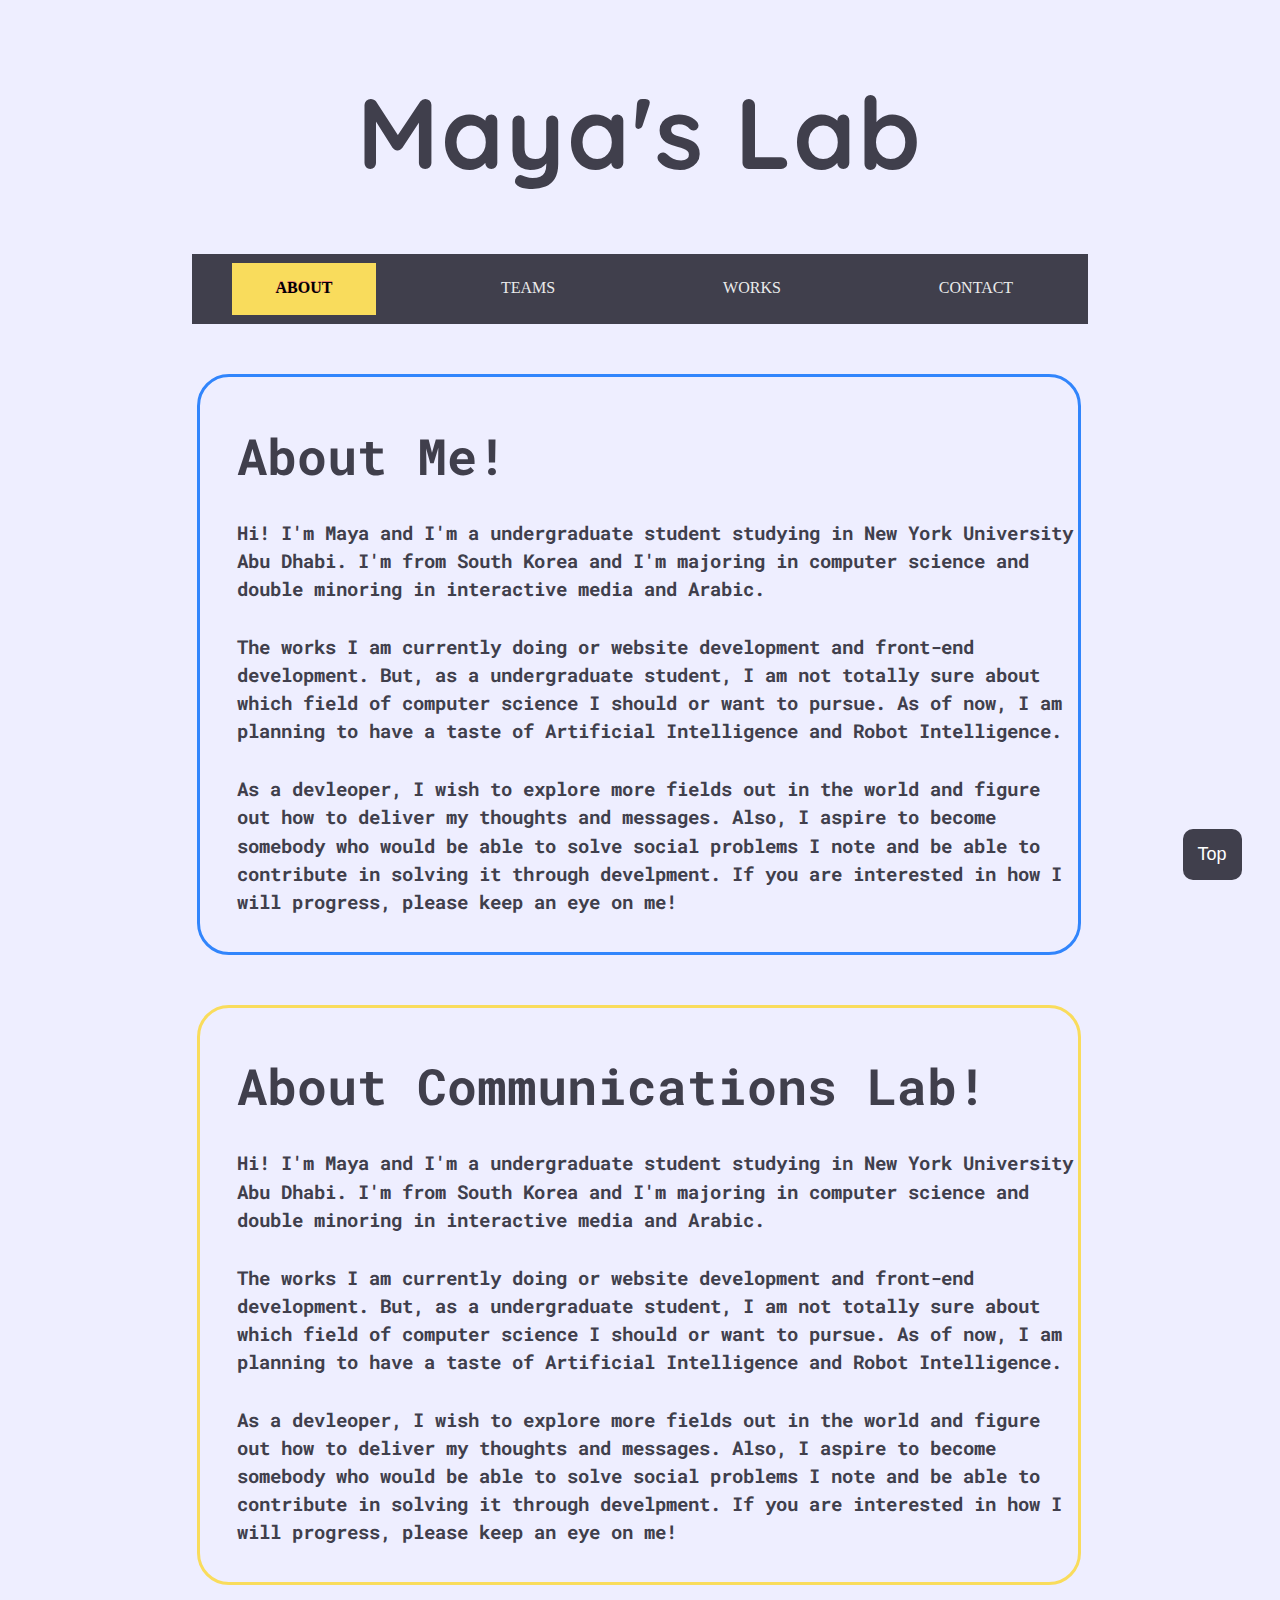
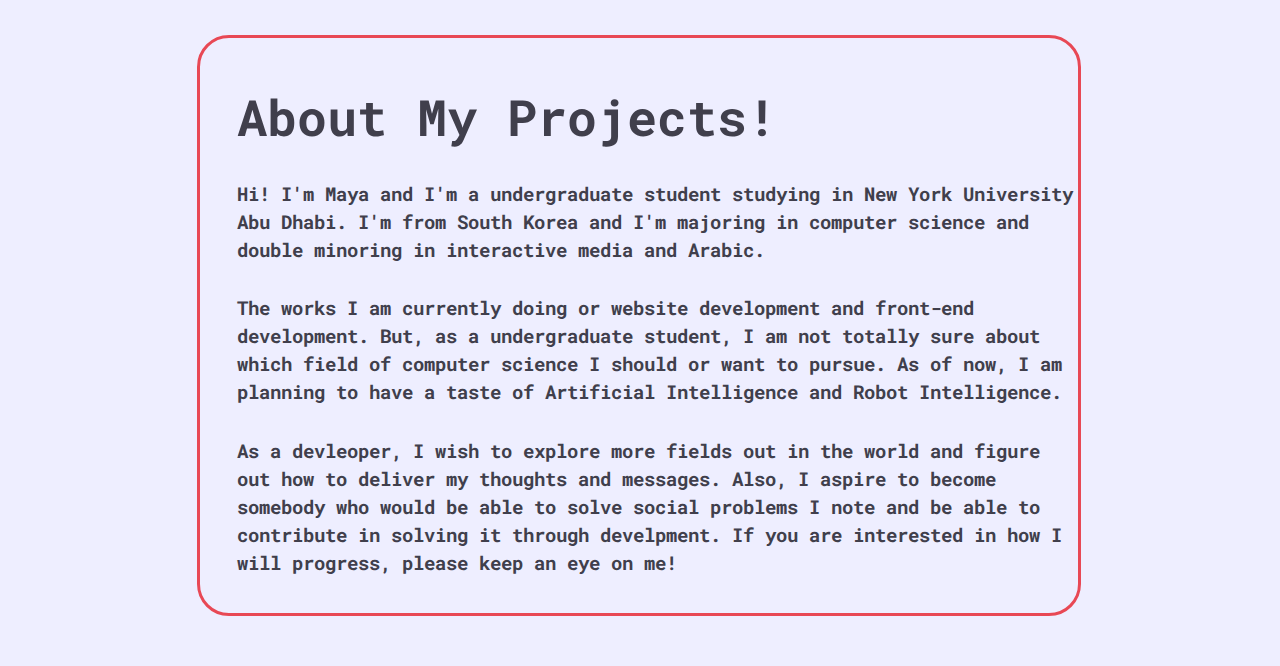
==== index.html @ f13c3273 "initial commit" ====
<!DOCTYPE html>

<html lang="en">
  <head>
    <title>CommLab Recap</title>

    <!-- header font -->
    <link rel="preconnect" href="https://fonts.googleapis.com">
    <link rel="preconnect" href="https://fonts.gstatic.com" crossorigin>
    <link href="https://fonts.googleapis.com/css2?family=Quicksand:wght@600&display=swap" rel="stylesheet">

    <div class="header">
      <!-- <img src="images/logo.png" alt="Logo of 30MFF World Premiere Site"/> -->
      <h1>Maya's Lab</h1>
    </div>
    <link rel="stylesheet" href="style.css"/>
    <!-- start of h3 font -->
    <link rel="preconnect" href="https://fonts.googleapis.com">
    <link rel="preconnect" href="https://fonts.gstatic.com" crossorigin>
    <link href="https://fonts.googleapis.com/css2?family=Roboto+Mono:ital,wght@1,300&display=swap" rel="stylesheet">

    <!-- end of h3 font -->
    <link rel="preconnect" href="https://fonts.googleapis.com">
    <link rel="preconnect" href="https://fonts.gstatic.com" crossorigin>
    <link href="https://fonts.googleapis.com/css2?family=Roboto+Condensed:wght@700&family=Roboto+Mono:ital,wght@1,300&display=swap" rel="stylesheet">
    <!-- end of h1 font -->
    <script src="script.js"></script>

  </head>


  <body>


<!-- start of nagivation bar -->
        <ul>
        <li id="current"><a href="index.html">About</a></li>
      	<li><a href="teamIndex.html">Teams</a></li>
      	<li><a href="workIndex.html">Works</a></li>
      	<li><a href="contactIndex.html">Contact</a></li>
        </ul>

<!-- end of navigation bar -->
<!-- start of aboutProject page -->
    <div class="teamPage">
      <div class="text">
      <h1>About Me!</h1>
      <h3>Hi! I'm Maya and I'm a undergraduate student studying in New York University Abu Dhabi.
      I'm from South Korea and I'm majoring in computer science and double minoring in interactive
       media and Arabic.</h3>

      <h3>The works I am currently doing or website development and front-end development. But, as a
      undergraduate student, I am not totally sure about which field of computer science I should
      or want to pursue. As of now, I am planning to have a taste of Artificial Intelligence
      and Robot Intelligence.</h3>

      <h3>As a devleoper, I wish to explore more fields out in the world and figure out how to deliver
      my thoughts and messages. Also, I aspire to become somebody who would be able to solve social
      problems I note and be able to contribute in solving it through develpment.

      If you are interested in how I will progress, please keep an eye on me!</h3>
    </div>
    </div>

    <div class="teamPage" id="commLab">
      <div class="text">
      <h1>About Communications Lab!</h1>
      <h3>Hi! I'm Maya and I'm a undergraduate student studying in New York University Abu Dhabi.
      I'm from South Korea and I'm majoring in computer science and double minoring in interactive
       media and Arabic.</h3>

      <h3>The works I am currently doing or website development and front-end development. But, as a
      undergraduate student, I am not totally sure about which field of computer science I should
      or want to pursue. As of now, I am planning to have a taste of Artificial Intelligence
      and Robot Intelligence.</h3>

      <h3>As a devleoper, I wish to explore more fields out in the world and figure out how to deliver
      my thoughts and messages. Also, I aspire to become somebody who would be able to solve social
      problems I note and be able to contribute in solving it through develpment.

      If you are interested in how I will progress, please keep an eye on me!</h3>
    </div>
    </div>

    <div class="teamPage" id="aboutProject">
      <div class="text">
      <h1>About My Projects!</h1>
      <h3>Hi! I'm Maya and I'm a undergraduate student studying in New York University Abu Dhabi.
      I'm from South Korea and I'm majoring in computer science and double minoring in interactive
       media and Arabic.</h3>

      <h3>The works I am currently doing or website development and front-end development. But, as a
      undergraduate student, I am not totally sure about which field of computer science I should
      or want to pursue. As of now, I am planning to have a taste of Artificial Intelligence
      and Robot Intelligence.</h3>

      <h3>As a devleoper, I wish to explore more fields out in the world and figure out how to deliver
      my thoughts and messages. Also, I aspire to become somebody who would be able to solve social
      problems I note and be able to contribute in solving it through develpment.

      If you are interested in how I will progress, please keep an eye on me!</h3>
    </div>
    </div>



      </div>

    </div>
    <button onclick="topFunction()" id="topButton" title="Go to top">Top</button>

    <script src="script.js"></script>
    </body>

</html>
---- style.css ----
* {
  margin: 0px;
  padding: 0px;
  list-style: none;
  text-decoration: none;
  color: #403F4C;
  background-color: #EEEEFF;
}

.header {
  height: 145px;
  text-align: center;
  box-sizing: border-box;
  margin-top:70px;
  margin-bottom:40px;
}

/* .header img {
  height: 200px;
  padding-top: 50px;
  padding-bottom: 15px;
} */

.header h1 {
  font-size:100px;
  font-family: 'Quicksand', sans-serif;
  letter-spacing: 2px;
  margin-top: -1px;
}
/* -------------------------------------------- */

body {
  margin-left: 15%;
  margin-right:15%;
  justify-content: center;
}

/* navigation bar */
ul{
	display: flex;
	width: 100%;
	height: 70px;
	margin: auto;
	max-width: 1000px;
	justify-content: space-between;
	text-align: center;
  background-color: #403F4C;
  margin-bottom: 50px;
}
li {
	padding: 1rem 2rem 1.15rem;
  text-transform: uppercase;
  cursor: pointer;
  color: #ebebeb;
	min-width: 80px;
	margin: auto;
  background-color: inherit;
}

a {
  background-color: inherit;
  color: #ebebeb;
}

p {
  margin-left: 20px;
  margin-right: 20px;
  margin-top: 30px;
}

footer {
  margin-top: 30px;
}

li:hover {
  /* background-image: url('https://scottyzen.sirv.com/Images/v/button.png'); */
  color: blue;
  background-size: 100% 100%;
  animation: spring 300ms ease-out;
  text-shadow: 0 -1px 0 #ef816c;
	font-weight: bold;
  background-color: #F9DC5C;
}

li:hover a {
color: black;
}

#current {
  color: black;
  background-size: 100% 100%;
  animation: spring 300ms ease-out;
  text-shadow: 0 -1px 0 #ef816c;
	font-weight: bold;
  background-color: #F9DC5C;
}

#current a {
  color: inherit;
}

li:active {
  transform: translateY(4px);
}

@keyframes spring {
  15% {
    -webkit-transform-origin: center center;
    -webkit-transform: scale(1.2, 1.1);
  }
  40% {
    -webkit-transform-origin: center center;
    -webkit-transform: scale(0.95, 0.95);
  }
  75% {
    -webkit-transform-origin: center center;
    -webkit-transform: scale(1.05, 1);
  }
  100% {
    -webkit-transform-origin: center center;
    -webkit-transform: scale(1, 1);
  }
}



/* -------------------------------------------- */
/* Try out grid */
/* .wrapper {
  margin-left: 25px;
  margin-right: 15px;

  display: grid;
  grid-template-columns: repeat(12, [col-start] 1fr);
  gap: 20px;
}

.wrapper > * {
  grid-column: col-start / span 12;
}

@media (min-width: 500px) {
  nav ul {
    display: flex;
    justify-content: space-between;
  }
}

@media (min-width: 700px) {
  nav ul {
    flex-direction: column;
  }
} */


/* ------------------------------------------------------ */
/* about page */


/* ------------------------------------------------- */
/* aboutProject page */


.teamPage {
  width: 95%;
  height: inherit;
  background-color: inherit;

  text-align: center;
  justify-content: center;

  /* border:2px solid white; */
  border: 0.2rem solid #3185FC;
  border-radius: 2rem;

  padding-top:4%;
  padding-bottom:4%;
  padding-left: 3%;

  /* margin-top:130px;
  margin-bottom:30px; */
  /* margin-left: 5%;
  margin-right: 5%;
  margin-bottom: 100px; */
  margin-left: 5px;
  margin-bottom: 50px;
  /* margin-right: 5px; */
}

#commLab {
  border: 0.2rem solid #F9DC5C;
  border-radius: 2rem;
}

#aboutProject {
  border: 0.2rem solid #E84855;
  border-radius: 2rem;
}

.text {
  text-align: left;
  padding-left: 10px;
}
.teamPage h1 {
  margin-top: 10px;
  background-color: inherit;
  text-align: inherit;
  /* justify-content: center; */
  font-family: 'Roboto Condensed', sans-serif;
  font-family: 'Roboto Mono', monospace;

  font-size: 50px;
}

/* .teamPage h2 {
  margin-top: 30px;
  background-color: inherit;
  text-align: center;
  justify-content:
  font-family: "Vibur", sans-serif;
} */

.teamPage h3 {
  margin-top: 30px;
  background-color: inherit;
  text-align: inherit;
  /* justify-content:center; */
  font-family: 'Roboto Mono', monospace;
  line-height: 1.5;

}


/* ----------------------------------------- */
/* button */

#topButton {
  position: fixed; /* Fixed/sticky position */
  bottom: 20px; /* Place the button at the bottom of the page */
  right: 3%; /* Place the button 30px from the right */
  z-index: 99; /* Make sure it does not overlap */
  border: none; /* Remove borders */
  outline: none; /* Remove outline */
  background-color: #403F4C; /* Set a background color */
  color: white; /* Text color */
  cursor: pointer; /* Add a mouse pointer on hover */
  padding: 15px; /* Some padding */
  border-radius: 10px; /* Rounded corners */
  font-size: 18px; /* Increase font size */
}

#topButton:hover {
  background-color: #F9DC5C; /* Add a dark-grey background on hover */
  color:#403F4C;
}

/* ----------------------------------------------- */
/* Additionl CSS */
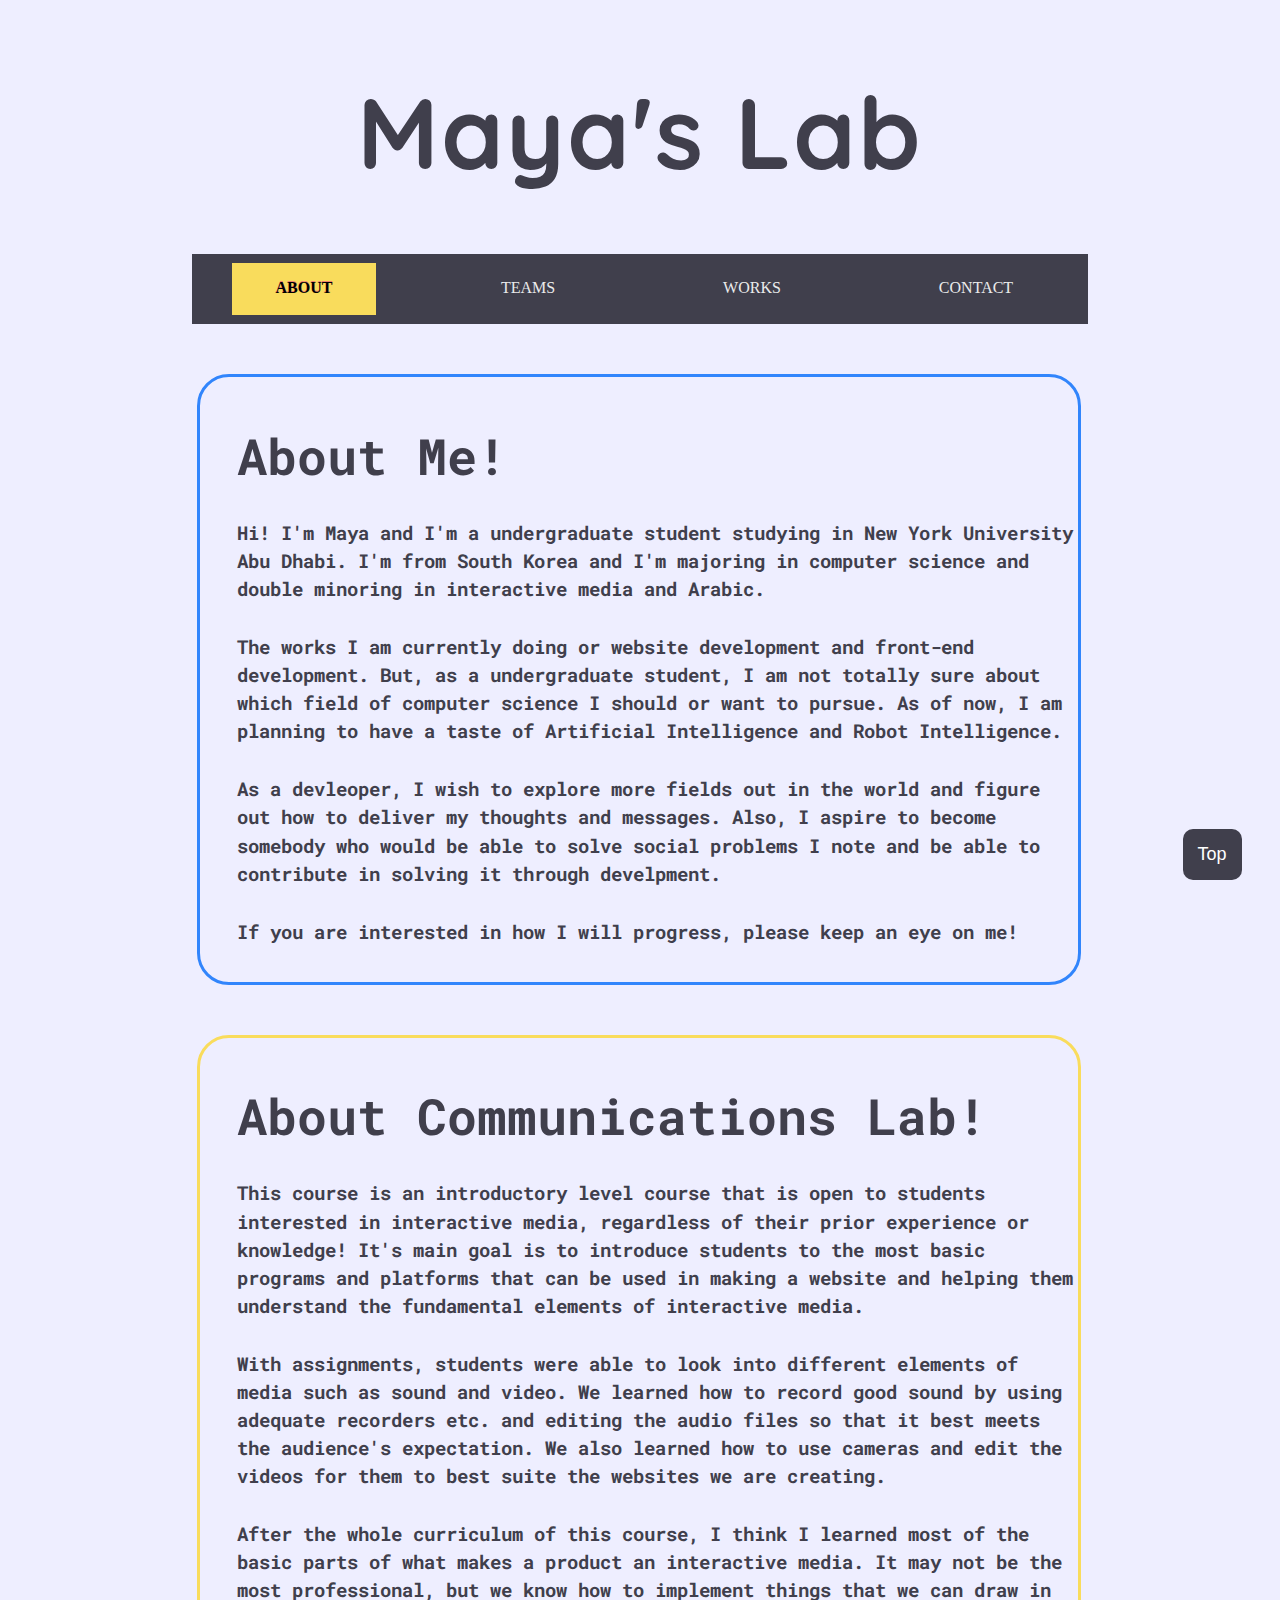
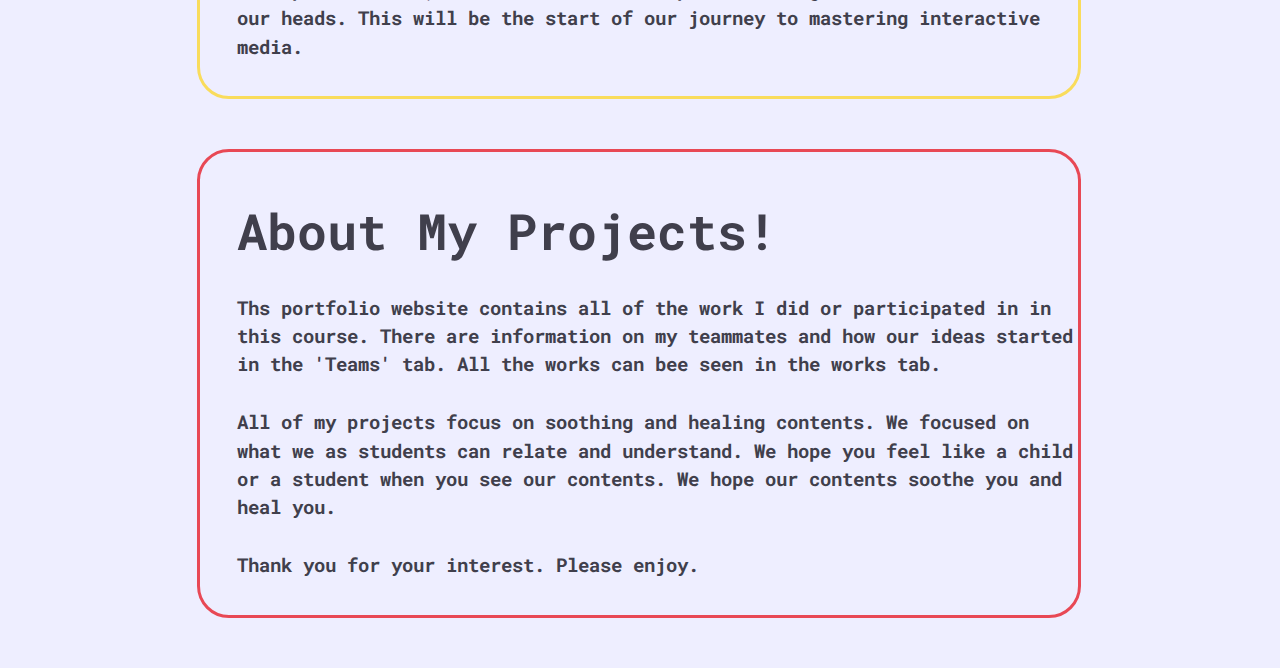
==== commit 1dc35a92: "Final Commit" ====
--- a/index.html
+++ b/index.html
@@ -56,49 +56,44 @@
 
       <h3>As a devleoper, I wish to explore more fields out in the world and figure out how to deliver
       my thoughts and messages. Also, I aspire to become somebody who would be able to solve social
-      problems I note and be able to contribute in solving it through develpment.
+      problems I note and be able to contribute in solving it through develpment.</h3>
 
-      If you are interested in how I will progress, please keep an eye on me!</h3>
+      <h3>If you are interested in how I will progress, please keep an eye on me!</h3>
     </div>
     </div>
 
     <div class="teamPage" id="commLab">
       <div class="text">
       <h1>About Communications Lab!</h1>
-      <h3>Hi! I'm Maya and I'm a undergraduate student studying in New York University Abu Dhabi.
-      I'm from South Korea and I'm majoring in computer science and double minoring in interactive
-       media and Arabic.</h3>
+      <h3>This course is an introductory level course that is open to students interested in interactive
+      media, regardless of their prior experience or knowledge! It's main goal is to introduce students
+      to the most basic programs and platforms that can be used in making a website and helping them
+      understand the fundamental elements of interactive media.</h3>
 
-      <h3>The works I am currently doing or website development and front-end development. But, as a
-      undergraduate student, I am not totally sure about which field of computer science I should
-      or want to pursue. As of now, I am planning to have a taste of Artificial Intelligence
-      and Robot Intelligence.</h3>
+      <h3>With assignments, students were able to look into different elements of media such as sound and
+      video. We learned how to record good sound by using adequate recorders etc. and editing the audio files
+      so that it best meets the audience's expectation. We also learned how to use cameras and edit the videos
+      for them to best suite the websites we are creating.</h3>
 
-      <h3>As a devleoper, I wish to explore more fields out in the world and figure out how to deliver
-      my thoughts and messages. Also, I aspire to become somebody who would be able to solve social
-      problems I note and be able to contribute in solving it through develpment.
+      <h3>After the whole curriculum of this course, I think I learned most of the basic parts of what makes a product
+      an interactive media. It may not be the most professional, but we know how to implement things that we can draw in
+      our heads. This will be the start of our journey to mastering interactive media.</h3>
 
-      If you are interested in how I will progress, please keep an eye on me!</h3>
     </div>
     </div>
 
     <div class="teamPage" id="aboutProject">
       <div class="text">
       <h1>About My Projects!</h1>
-      <h3>Hi! I'm Maya and I'm a undergraduate student studying in New York University Abu Dhabi.
-      I'm from South Korea and I'm majoring in computer science and double minoring in interactive
-       media and Arabic.</h3>
+      <h3>Ths portfolio website contains all of the work I did or participated in in this course.
+      There are information on my teammates and how our ideas started in the 'Teams' tab. All the works
+      can bee seen in the works tab.</h3>
 
-      <h3>The works I am currently doing or website development and front-end development. But, as a
-      undergraduate student, I am not totally sure about which field of computer science I should
-      or want to pursue. As of now, I am planning to have a taste of Artificial Intelligence
-      and Robot Intelligence.</h3>
+      <h3>All of my projects focus on soothing and healing contents. We focused on what we as students
+      can relate and understand. We hope you feel like a child or a student when you see our contents.
+      We hope our contents soothe you and heal you. </h3>
 
-      <h3>As a devleoper, I wish to explore more fields out in the world and figure out how to deliver
-      my thoughts and messages. Also, I aspire to become somebody who would be able to solve social
-      problems I note and be able to contribute in solving it through develpment.
-
-      If you are interested in how I will progress, please keep an eye on me!</h3>
+      <h3>Thank you for your interest. Please enjoy.</h3>
     </div>
     </div>
 
